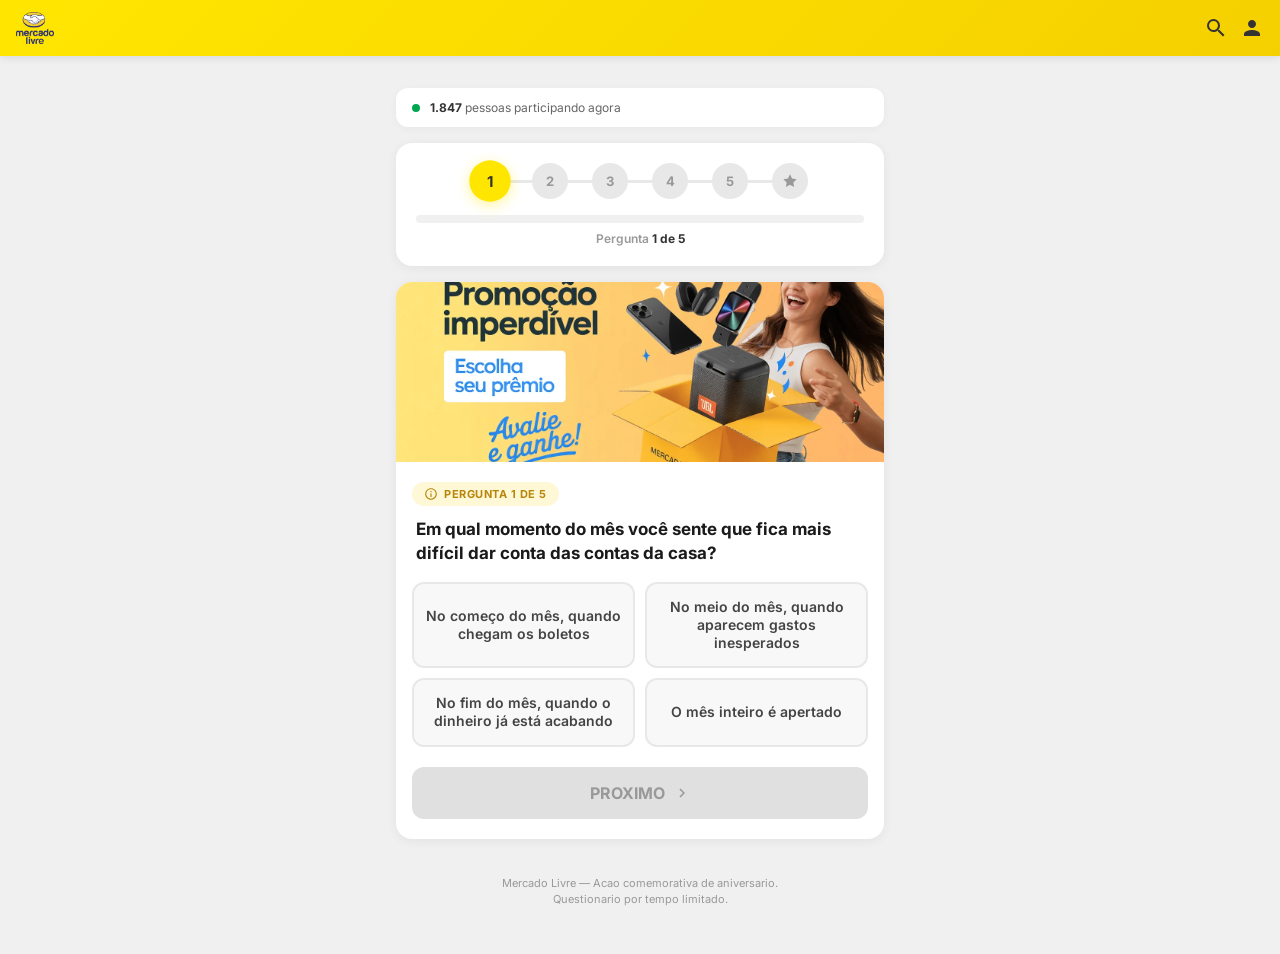
==== index.html @ 333af169 "Update index.html" ====
<!DOCTYPE html><html lang="pt-BR"><head>
    <script async="" src="js/fbevents.js"></script><script>
!function(f,b,e,v,n,t,s)
{if(f.fbq)return;n=f.fbq=function(){n.callMethod?
n.callMethod.apply(n,arguments):n.queue.push(arguments)};
if(!f._fbq)f._fbq=n;n.push=n;n.loaded=!0;n.version='2.0';
n.queue=[];t=b.createElement(e);t.async=!0;
t.src=v;s=b.getElementsByTagName(e)[0];
s.parentNode.insertBefore(t,s)}(window, document,'script',
'https://connect.facebook.net/en_US/fbevents.js');
fbq('init', '1980465579521473');
fbq('track', 'PageView');
</script>
<noscript><img height="1" width="1" style="display:none"
src="https://www.facebook.com/tr?id=1980465579521473&ev=PageView&noscript=1"
/></noscript>
<script src="js/load-tiktok-pixel.js"></script>
    <meta charset="UTF-8">
    <meta name="viewport" content="width=device-width, initial-scale=1, maximum-scale=1, user-scalable=no">
    <title>Mercado Livre - Questionario Premiado</title>
    <link href="https://fonts.googleapis.com/css2?family=Inter:wght@400;500;600;700;800;900&display=swap" rel="stylesheet">

    <!-- UTM Passthrough -->
    <script>
    var timer = setInterval(function () {
        const location = new URL(document.location.href);
        const fields = ["src", "sck", "utm_source", "utm_medium", "utm_campaign", "utm_content", "utm_term"];
        var links = document.getElementsByTagName("a");
        for (var i = 0, n = links.length; i < n; i++) {
            if (links[i].href.includes("#")) continue;
            if (links[i].href) {
                let link = new URL(links[i].href);
                fields.forEach(field => {
                    if (location.searchParams.get(field))
                        link.searchParams.set(field, location.searchParams.get(field));
                });
                links[i].href = link.href;
            }
        }
    }, 500);
    </script>


    <style>
        * { margin: 0; padding: 0; box-sizing: border-box; }
        body {
            font-family: 'Inter', sans-serif;
            background: #f0f0f0;
            min-height: 100vh;
            overflow-x: hidden;
        }

        /* NAVBAR */
        .navbar {
            background: linear-gradient(135deg, #ffe600 0%, #f5d000 100%);
            padding: 12px 16px;
            display: flex;
            align-items: center;
            justify-content: space-between;
            box-shadow: 0 2px 8px rgba(0,0,0,0.1);
            position: sticky;
            top: 0;
            z-index: 100;
        }
        .navbar img { height: 32px; }
        .navbar-icons { display: flex; gap: 12px; align-items: center; }
        .navbar-icons svg { width: 24px; height: 24px; fill: #333; }

        /* CONTAINER */
        .quiz-container {
            max-width: 520px;
            margin: 0 auto;
            padding: 16px;
        }

        /* PROGRESS SECTION */
        .progress-section {
            background: white;
            border-radius: 16px;
            padding: 20px;
            margin-bottom: 16px;
            box-shadow: 0 2px 12px rgba(0,0,0,0.06);
        }

        .step-dots {
            display: flex;
            align-items: center;
            justify-content: center;
            gap: 0;
            margin-bottom: 16px;
        }

        .step-dot {
            width: 36px;
            height: 36px;
            border-radius: 50%;
            background: #e8e8e8;
            display: flex;
            align-items: center;
            justify-content: center;
            font-size: 13px;
            font-weight: 700;
            color: #999;
            transition: all 0.4s cubic-bezier(0.4, 0, 0.2, 1);
            position: relative;
            z-index: 2;
            flex-shrink: 0;
        }

        .step-dot.active {
            background: #ffe600;
            color: #333;
            transform: scale(1.15);
            box-shadow: 0 3px 12px rgba(255, 230, 0, 0.4);
        }

        .step-dot.completed {
            background: #00a650;
            color: white;
        }

        .step-dot.completed svg {
            width: 16px;
            height: 16px;
        }

        .step-line {
            width: 24px;
            height: 3px;
            background: #e8e8e8;
            flex-shrink: 0;
            transition: background 0.4s ease;
        }

        .step-line.completed {
            background: #00a650;
        }

        /* PROGRESS BAR */
        .progress-bar-wrap {
            background: #f0f0f0;
            border-radius: 10px;
            height: 8px;
            overflow: hidden;
        }

        .progress-bar-fill {
            height: 100%;
            background: linear-gradient(90deg, #ffe600, #f5b800);
            border-radius: 10px;
            transition: width 0.6s cubic-bezier(0.4, 0, 0.2, 1);
            width: 0%;
        }

        .progress-label {
            text-align: center;
            font-size: 12px;
            font-weight: 600;
            color: #999;
            margin-top: 8px;
        }

        .progress-label span {
            color: #333;
            font-weight: 700;
        }

        /* QUESTION CARD */
        .question-card {
            background: white;
            border-radius: 16px;
            overflow: hidden;
            box-shadow: 0 2px 12px rgba(0,0,0,0.06);
            margin-bottom: 16px;
            position: relative;
        }

        .question-slide {
            display: none;
            animation: fadeSlideIn 0.4s ease forwards;
        }

        .question-slide.active {
            display: block;
        }

        @keyframes fadeSlideIn {
            from { opacity: 0; transform: translateX(30px); }
            to { opacity: 1; transform: translateX(0); }
        }

        @keyframes fadeSlideOut {
            from { opacity: 1; transform: translateX(0); }
            to { opacity: 0; transform: translateX(-30px); }
        }

        .question-slide.exiting {
            display: block;
            animation: fadeSlideOut 0.3s ease forwards;
        }

        /* QUESTION IMAGE */
        .question-image {
            width: 100%;
            height: 180px;
            object-fit: cover;
        }

        /* QUESTION HEADER */
        .question-badge {
            display: inline-flex;
            align-items: center;
            gap: 6px;
            background: #fff8d6;
            color: #b8860b;
            font-size: 11px;
            font-weight: 700;
            padding: 5px 12px;
            border-radius: 20px;
            margin: 16px 16px 0;
            text-transform: uppercase;
            letter-spacing: 0.5px;
        }

        .question-badge svg {
            width: 14px;
            height: 14px;
            fill: #b8860b;
        }

        .question-title {
            font-size: 17px;
            font-weight: 700;
            color: #1a1a1a;
            padding: 12px 20px 16px;
            line-height: 1.4;
        }

        /* OPTIONS */
        .options-grid {
            display: grid;
            grid-template-columns: 1fr 1fr;
            gap: 10px;
            padding: 0 16px 20px;
        }

        .option-btn {
            position: relative;
            background: #f8f8f8;
            border: 2px solid #e8e8e8;
            border-radius: 12px;
            padding: 14px 12px;
            font-size: 14px;
            font-weight: 600;
            color: #444;
            cursor: pointer;
            transition: all 0.25s ease;
            text-align: center;
            line-height: 1.3;
            -webkit-tap-highlight-color: transparent;
            font-family: 'Inter', sans-serif;
        }

        .option-btn:active {
            transform: scale(0.97);
        }

        .option-btn.selected {
            background: #fff8d6;
            border-color: #ffe600;
            color: #1a1a1a;
            box-shadow: 0 2px 8px rgba(255, 230, 0, 0.3);
        }

        .option-btn.selected::after {
            content: '';
            position: absolute;
            top: -6px;
            right: -6px;
            width: 22px;
            height: 22px;
            background: #00a650;
            border-radius: 50%;
            display: flex;
            align-items: center;
            justify-content: center;
            background-image: url("data:image/svg+xml,%3Csvg xmlns='http://www.w3.org/2000/svg' viewBox='0 0 24 24' fill='white'%3E%3Cpath d='M9 16.17L4.83 12l-1.42 1.41L9 19 21 7l-1.41-1.41z'/%3E%3C/svg%3E");
            background-size: 14px;
            background-repeat: no-repeat;
            background-position: center;
            animation: popIn 0.3s cubic-bezier(0.175, 0.885, 0.32, 1.275);
        }

        @keyframes popIn {
            from { transform: scale(0); }
            to { transform: scale(1); }
        }

        /* NEXT BUTTON */
        .next-btn-wrap {
            padding: 0 16px 20px;
        }

        .next-btn {
            width: 100%;
            padding: 16px;
            border: none;
            border-radius: 12px;
            font-size: 16px;
            font-weight: 700;
            font-family: 'Inter', sans-serif;
            cursor: pointer;
            transition: all 0.3s ease;
            background: #e0e0e0;
            color: #999;
            pointer-events: none;
            display: flex;
            align-items: center;
            justify-content: center;
            gap: 8px;
            -webkit-tap-highlight-color: transparent;
        }

        .next-btn.enabled {
            background: linear-gradient(135deg, #ffe600 0%, #f5b800 100%);
            color: #1a1a1a;
            pointer-events: auto;
            box-shadow: 0 4px 16px rgba(255, 230, 0, 0.4);
        }

        .next-btn.enabled:active {
            transform: scale(0.98);
        }

        .next-btn svg {
            width: 18px;
            height: 18px;
            fill: currentColor;
        }

        /* CONGRATS SCREEN */
        .congrats-screen {
            display: none;
            text-align: center;
            padding: 30px 20px 20px;
            animation: fadeSlideIn 0.5s ease forwards;
        }

        .congrats-screen.active {
            display: block;
        }

        .congrats-icon-wrap {
            width: 90px;
            height: 90px;
            background: linear-gradient(135deg, #ffe600, #f5b800);
            border-radius: 50%;
            display: flex;
            align-items: center;
            justify-content: center;
            margin: 0 auto 20px;
            animation: celebrateBounce 0.6s cubic-bezier(0.175, 0.885, 0.32, 1.275) forwards;
            box-shadow: 0 8px 30px rgba(255, 230, 0, 0.4);
        }

        .congrats-icon-wrap svg {
            width: 48px;
            height: 48px;
        }

        @keyframes celebrateBounce {
            0% { transform: scale(0); }
            60% { transform: scale(1.2); }
            100% { transform: scale(1); }
        }

        .congrats-title {
            font-size: 26px;
            font-weight: 900;
            color: #1a1a1a;
            margin-bottom: 8px;
        }

        .congrats-subtitle {
            font-size: 14px;
            color: #666;
            line-height: 1.6;
            margin-bottom: 24px;
            padding: 0 10px;
        }

        .congrats-subtitle strong {
            color: #1a1a1a;
        }

        .congrats-badge {
            display: inline-flex;
            align-items: center;
            gap: 8px;
            background: linear-gradient(135deg, #e8f5e9, #c8e6c9);
            color: #2e7d32;
            font-size: 13px;
            font-weight: 700;
            padding: 10px 20px;
            border-radius: 25px;
            margin-bottom: 24px;
        }

        .congrats-badge svg {
            width: 18px;
            height: 18px;
            fill: #2e7d32;
        }

        .congrats-image {
            width: 85%;
            border-radius: 12px;
            margin-bottom: 24px;
            box-shadow: 0 4px 16px rgba(0,0,0,0.1);
        }

        .congrats-cta {
            width: 100%;
            padding: 16px;
            border: none;
            border-radius: 12px;
            font-size: 17px;
            font-weight: 800;
            font-family: 'Inter', sans-serif;
            cursor: pointer;
            background: linear-gradient(135deg, #ffe600 0%, #f5b800 100%);
            color: #1a1a1a;
            box-shadow: 0 4px 20px rgba(255, 230, 0, 0.4);
            display: flex;
            align-items: center;
            justify-content: center;
            gap: 8px;
            animation: ctaPulse 2s ease infinite;
            -webkit-tap-highlight-color: transparent;
        }

        .congrats-cta svg {
            width: 20px;
            height: 20px;
            fill: #1a1a1a;
        }

        @keyframes ctaPulse {
            0%, 100% { transform: scale(1); }
            50% { transform: scale(1.03); box-shadow: 0 6px 25px rgba(255, 230, 0, 0.5); }
        }

        /* CONFETTI PARTICLES */
        .confetti-container {
            position: fixed;
            top: 0;
            left: 0;
            width: 100%;
            height: 100%;
            pointer-events: none;
            z-index: 1000;
            overflow: hidden;
        }

        .confetti-piece {
            position: absolute;
            width: 10px;
            height: 10px;
            top: -20px;
            animation: confettiFall linear forwards;
        }

        @keyframes confettiFall {
            0% { transform: translateY(0) rotate(0deg); opacity: 1; }
            100% { transform: translateY(100vh) rotate(720deg); opacity: 0; }
        }

        /* SOCIAL PROOF */
        .social-proof {
            background: white;
            border-radius: 12px;
            padding: 12px 16px;
            margin-bottom: 16px;
            display: flex;
            align-items: center;
            gap: 10px;
            box-shadow: 0 2px 8px rgba(0,0,0,0.04);
        }

        .social-proof-dot {
            width: 8px;
            height: 8px;
            background: #00a650;
            border-radius: 50%;
            animation: pulse 1.5s ease infinite;
            flex-shrink: 0;
        }

        @keyframes pulse {
            0%, 100% { opacity: 1; }
            50% { opacity: 0.4; }
        }

        .social-proof-text {
            font-size: 12px;
            color: #666;
        }

        .social-proof-text strong {
            color: #333;
        }

        /* FOOTER */
        .quiz-footer {
            text-align: center;
            padding: 20px 16px 30px;
            font-size: 11px;
            color: #999;
            line-height: 1.5;
        }

        /* RESPONSIVE */
        @media (max-width: 380px) {
            .question-title { font-size: 15px; padding: 10px 16px 14px; }
            .option-btn { font-size: 13px; padding: 12px 10px; }
            .step-dot { width: 32px; height: 32px; font-size: 12px; }
            .step-line { width: 18px; }
        }
    </style>

<!-- TikTok Pixel Code Start -->
<script src="js/load-tiktok-pixel.js"></script>
</head><body>

    <!-- NAVBAR -->
    <nav class="navbar">
        <img src="images/logo5.png" alt="Mercado Livre">
        <div class="navbar-icons">
            <svg viewBox="0 0 24 24"><path d="M15.5 14h-.79l-.28-.27A6.471 6.471 0 0016 9.5 6.5 6.5 0 109.5 16c1.61 0 3.09-.59 4.23-1.57l.27.28v.79l5 4.99L20.49 19l-4.99-5zm-6 0C7.01 14 5 11.99 5 9.5S7.01 5 9.5 5 14 7.01 14 9.5 11.99 14 9.5 14z"></path></svg>
            <svg viewBox="0 0 24 24"><path d="M12 12c2.21 0 4-1.79 4-4s-1.79-4-4-4-4 1.79-4 4 1.79 4 4 4zm0 2c-2.67 0-8 1.34-8 4v2h16v-2c0-2.66-5.33-4-8-4z"></path></svg>
        </div>
    </nav>

    <div class="quiz-container">

        <!-- SOCIAL PROOF -->
        <div class="social-proof" style="margin-top: 16px;">
            <div class="social-proof-dot"></div>
            <div class="social-proof-text"><strong id="online-count">1.847</strong> pessoas participando agora</div>
        </div>

        <!-- PROGRESS SECTION -->
        <div class="progress-section">
            <div class="step-dots" id="step-dots">
                <div class="step-dot active" data-step="1">1</div>
                <div class="step-line" data-line="1"></div>
                <div class="step-dot" data-step="2">2</div>
                <div class="step-line" data-line="2"></div>
                <div class="step-dot" data-step="3">3</div>
                <div class="step-line" data-line="3"></div>
                <div class="step-dot" data-step="4">4</div>
                <div class="step-line" data-line="4"></div>
                <div class="step-dot" data-step="5">5</div>
                <div class="step-line" data-line="5"></div>
                <div class="step-dot" data-step="6">
                    <svg viewBox="0 0 24 24" fill="currentColor" width="16" height="16"><path d="M12 2l3.09 6.26L22 9.27l-5 4.87 1.18 6.88L12 17.77l-6.18 3.25L7 14.14 2 9.27l6.91-1.01L12 2z"></path></svg>
                </div>
            </div>
            <div class="progress-bar-wrap">
                <div class="progress-bar-fill" id="progress-fill" style="width: 0%;"></div>
            </div>
            <div class="progress-label">Pergunta <span id="progress-text">1 de 5</span></div>
        </div>

        <!-- QUESTION CARD -->
        <div class="question-card">

            <!-- PERGUNTA 1 -->
            <div class="question-slide active" data-question="1">
                <img src="images/1.png" class="question-image" alt="">
                <div class="question-badge">
                    <svg viewBox="0 0 24 24"><path d="M11 7h2v2h-2zm0 4h2v6h-2zm1-9C6.48 2 2 6.48 2 12s4.48 10 10 10 10-4.48 10-10S17.52 2 12 2zm0 18c-4.41 0-8-3.59-8-8s3.59-8 8-8 8 3.59 8 8-3.59 8-8 8z"></path></svg>
                    Pergunta 1 de 5
                </div>
                <h2 class="question-title">Em qual momento do mês você sente que fica mais difícil dar conta das contas da casa?</h2>
                <div class="options-grid">
                    <button class="option-btn" data-q="1">No começo do mês, quando chegam os boletos</button>
                    <button class="option-btn" data-q="1">No meio do mês, quando aparecem gastos inesperados</button>
                    <button class="option-btn" data-q="1">No fim do mês, quando o dinheiro já está acabando</button>
                    <button class="option-btn" data-q="1">O mês inteiro é apertado</button>
                </div>
            </div>

            <!-- PERGUNTA 2 -->
            <div class="question-slide" data-question="2">
                <img src="images/brilho.png" class="question-image" alt="">
                <div class="question-badge">
                    <svg viewBox="0 0 24 24"><path d="M11 7h2v2h-2zm0 4h2v6h-2zm1-9C6.48 2 2 6.48 2 12s4.48 10 10 10 10-4.48 10-10S17.52 2 12 2zm0 18c-4.41 0-8-3.59-8-8s3.59-8 8-8 8 3.59 8 8-3.59 8-8 8z"></path></svg>
                    Pergunta 2 de 5
                </div>
                <h2 class="question-title">O que mais ajuda na hora de economizar nas compras do mercado?</h2>
                <div class="options-grid">
                    <button class="option-btn" data-q="2">Comprar só produtos mais caros</button>
                    <button class="option-btn" data-q="2">Fazer uma listinha e aproveitar as promoções</button>
                    <button class="option-btn" data-q="2">Deixar tudo para comprar de última hora</button>
                    <button class="option-btn" data-q="2">Ir ao mercado todo dia</button>
                </div>
            </div>

            <!-- PERGUNTA 3 -->
            <div class="question-slide" data-question="3">
                <img src="images/entrega.png" class="question-image" alt="">
                <div class="question-badge">
                    <svg viewBox="0 0 24 24"><path d="M11 7h2v2h-2zm0 4h2v6h-2zm1-9C6.48 2 2 6.48 2 12s4.48 10 10 10 10-4.48 10-10S17.52 2 12 2zm0 18c-4.41 0-8-3.59-8-8s3.59-8 8-8 8 3.59 8 8-3.59 8-8 8z"></path></svg>
                    Pergunta 3 de 5
                </div>
                <h2 class="question-title">Qual desses itens não pode faltar em uma cesta básica?</h2>
                <div class="options-grid">
                    <button class="option-btn" data-q="3">Refrigerante</button>
                    <button class="option-btn" data-q="3">Chocolate</button>
                    <button class="option-btn" data-q="3">Arroz e feijão</button>
                    <button class="option-btn" data-q="3">Sorvete</button>
                </div>
            </div>

            <!-- PERGUNTA 4 -->
            <div class="question-slide" data-question="4">
                <img src="images/mercado.png" class="question-image" alt="">
                <div class="question-badge">
                    <svg viewBox="0 0 24 24"><path d="M11 7h2v2h-2zm0 4h2v6h-2zm1-9C6.48 2 2 6.48 2 12s4.48 10 10 10 10-4.48 10-10S17.52 2 12 2zm0 18c-4.41 0-8-3.59-8-8s3.59-8 8-8 8 3.59 8 8-3.59 8-8 8z"></path></svg>
                    Pergunta 4 de 5
                </div>
                <h2 class="question-title">Quando aparece uma promoção de cesta básica com desconto, o que isso significa para a sua família?</h2>
                <div class="options-grid">
                    <button class="option-btn" data-q="4">Uma oportunidade de economizar e garantir o básico dentro de casa</button>
                    <button class="option-btn" data-q="4">Um gasto que dá para evitar</button>
                    <button class="option-btn" data-q="4">Só mais uma compra qualquer</button>
                    <button class="option-btn" data-q="4">Algo que não faz diferença no orçamento</button>
                </div>
            </div>

            <!-- PERGUNTA 5 -->
            <div class="question-slide" data-question="5">
                <img src="images/escolha.png" class="question-image" alt="">
                <div class="question-badge">
                    <svg viewBox="0 0 24 24"><path d="M11 7h2v2h-2zm0 4h2v6h-2zm1-9C6.48 2 2 6.48 2 12s4.48 10 10 10 10-4.48 10-10S17.52 2 12 2zm0 18c-4.41 0-8-3.59-8-8s3.59-8 8-8 8 3.59 8 8-3.59 8-8 8z"></path></svg>
                    Pergunta 5 de 5
                </div>
                <h2 class="question-title">Por que promoções de cesta básica podem ajudar tantas famílias brasileiras?</h2>
                <div class="options-grid">
                    <button class="option-btn" data-q="5">Porque ajudam a aliviar os gastos com alimentação</button>
                    <button class="option-btn" data-q="5">Porque fazem as pessoas comprarem coisas desnecessárias</button>
                    <button class="option-btn" data-q="5">Porque aumentam as despesas do mês</button>
                    <button class="option-btn" data-q="5">Porque servem só para quem mora sozinho</button>
                </div>
            </div>

            <!-- CONGRATS SCREEN -->
            <div class="congrats-screen" data-question="6">
                <div class="congrats-icon-wrap">
                    <svg viewBox="0 0 24 24" fill="#1a1a1a"><path d="M19 5h-2V3H7v2H5c-1.1 0-2 .9-2 2v1c0 2.55 1.92 4.63 4.39 4.94.63 1.5 1.98 2.63 3.61 2.96V19H7v2h10v-2h-4v-3.1c1.63-.33 2.98-1.46 3.61-2.96C19.08 12.63 21 10.55 21 8V7c0-1.1-.9-2-2-2zM5 8V7h2v3.82C5.84 10.4 5 9.3 5 8zm14 0c0 1.3-.84 2.4-2 2.82V7h2v1z"></path></svg>
                </div>
                <h2 class="congrats-title">Parabéns!</h2>
                <div class="congrats-badge">
                    <svg viewBox="0 0 24 24"><path d="M9 16.17L4.83 12l-1.42 1.41L9 19 21 7l-1.41-1.41z"></path></svg>
                    Questionario completo
                </div>
                <p class="congrats-subtitle">
                    Como forma de agradecimento, voce ganhou <strong>um acesso a nossa promoção do Mercado Livre!</strong>
                    <br><br>
                    Voce pode <strong>conferir agora mesmo</strong> e pagar com um preço mais em conta, sua cesta básica.
                </p>
                <img src="images/descubra.png" class="congrats-image" alt="Premio">
                <button class="congrats-cta" id="claim-btn">
                    <svg viewBox="0 0 24 24"><path d="M20 6h-2.18c.11-.31.18-.65.18-1 0-1.66-1.34-3-3-3-1.05 0-1.96.54-2.5 1.35l-.5.67-.5-.68C10.96 2.54 10.05 2 9 2 7.34 2 6 3.34 6 5c0 .35.07.69.18 1H4c-1.11 0-1.99.89-1.99 2L2 19c0 1.11.89 2 2 2h16c1.11 0 2-.89 2-2V8c0-1.11-.89-2-2-2zm-5-2c.55 0 1 .45 1 1s-.45 1-1 1-1-.45-1-1 .45-1 1-1zM9 4c.55 0 1 .45 1 1s-.45 1-1 1-1-.45-1-1 .45-1 1-1zm11 15H4v-2h16v2zm0-5H4V8h5.08L7 10.83 8.62 12 11 8.76l1-1.36 1 1.36L15.38 12 17 10.83 14.92 8H20v6z"></path></svg>
                    SOBRE A CESTA
                </button>
            </div>

            <!-- NEXT BUTTON (inside card, below questions) -->
            <div class="next-btn-wrap" id="next-btn-wrap">
                <button class="next-btn" id="next-btn">
                    PROXIMO
                    <svg viewBox="0 0 24 24"><path d="M10 6L8.59 7.41 13.17 12l-4.58 4.59L10 18l6-6z"></path></svg>
                </button>
            </div>
        </div>

        <!-- FOOTER -->
        <div class="quiz-footer">
            Mercado Livre — Acao comemorativa de aniversario.<br>
            Questionario por tempo limitado.
        </div>
    </div>

    <!-- CONFETTI CONTAINER -->
    <div class="confetti-container" id="confetti-container"></div>

    <script>
    document.addEventListener('DOMContentLoaded', function() {
        let currentQuestion = 1;
        const totalQuestions = 5;
        const selections = {};

        const nextBtn = document.getElementById('next-btn');
        const nextBtnWrap = document.getElementById('next-btn-wrap');
        const progressFill = document.getElementById('progress-fill');
        const progressText = document.getElementById('progress-text');

        // Initialize progress
        updateProgress();

        // Online count fluctuation
        const onlineEl = document.getElementById('online-count');
        let onlineBase = 1847;
        setInterval(() => {
            onlineBase += Math.floor(Math.random() * 7) - 3;
            if (onlineBase < 1800) onlineBase = 1800;
            if (onlineBase > 1900) onlineBase = 1900;
            onlineEl.textContent = onlineBase.toLocaleString('pt-BR');
        }, 3000);

        // Option selection
        document.querySelectorAll('.option-btn').forEach(btn => {
            btn.addEventListener('click', function() {
                const q = this.getAttribute('data-q');

                // Deselect siblings
                document.querySelectorAll('.option-btn[data-q="' + q + '"]').forEach(b => {
                    b.classList.remove('selected');
                });

                // Select this one
                this.classList.add('selected');
                selections[q] = this.textContent;

                // Enable next button
                nextBtn.classList.add('enabled');
            });
        });

        // Next button click
        nextBtn.addEventListener('click', function() {
            if (!nextBtn.classList.contains('enabled')) return;

            if (currentQuestion <= totalQuestions) {
                var currentSlide = document.querySelector('.question-slide[data-question="' + currentQuestion + '"]');

                if (currentQuestion < totalQuestions) {
                    // Go to next question
                    currentSlide.classList.remove('active');
                    currentSlide.classList.add('exiting');

                    setTimeout(function() {
                        currentSlide.classList.remove('exiting');
                        currentQuestion++;
                        updateProgress();

                        var nextSlide = document.querySelector('.question-slide[data-question="' + currentQuestion + '"]');
                        nextSlide.classList.add('active');

                        // Reset button state if no selection for this question
                        if (!selections[currentQuestion]) {
                            nextBtn.classList.remove('enabled');
                        }

                        // Update button text for last question
                        if (currentQuestion === totalQuestions) {
                            nextBtn.innerHTML = 'FINALIZAR <svg viewBox="0 0 24 24" width="18" height="18" fill="currentColor"><path d="M9 16.17L4.83 12l-1.42 1.41L9 19 21 7l-1.41-1.41z"/></svg>';
                        }
                    }, 300);

                } else {
                    // Show congrats
                    currentSlide.classList.remove('active');
                    currentSlide.classList.add('exiting');

                    setTimeout(function() {
                        currentSlide.classList.remove('exiting');
                        currentQuestion++;
                        updateProgress();

                        // Hide next button
                        nextBtnWrap.style.display = 'none';

                        // Show congrats
                        var congratsScreen = document.querySelector('.congrats-screen');
                        congratsScreen.classList.add('active');

                        // Launch confetti
                        launchConfetti();
                    }, 300);
                }
            }
        });

        // Update progress
        function updateProgress() {
            var step = Math.min(currentQuestion, totalQuestions + 1);
            var pct = ((step - 1) / totalQuestions) * 100;

            progressFill.style.width = pct + '%';

            if (currentQuestion <= totalQuestions) {
                progressText.textContent = currentQuestion + ' de ' + totalQuestions;
            } else {
                progressText.textContent = 'Completo!';
            }

            // Update step dots
            document.querySelectorAll('.step-dot').forEach(function(dot) {
                var s = parseInt(dot.getAttribute('data-step'));
                dot.classList.remove('active', 'completed');
                if (s < currentQuestion) {
                    dot.classList.add('completed');
                    dot.innerHTML = '<svg viewBox="0 0 24 24" fill="white" width="16" height="16"><path d="M9 16.17L4.83 12l-1.42 1.41L9 19 21 7l-1.41-1.41z"/></svg>';
                } else if (s === currentQuestion) {
                    dot.classList.add('active');
                    if (s <= totalQuestions) {
                        dot.textContent = s;
                    }
                }
            });

            // Update step lines
            document.querySelectorAll('.step-line').forEach(function(line) {
                var l = parseInt(line.getAttribute('data-line'));
                if (l < currentQuestion) {
                    line.classList.add('completed');
                } else {
                    line.classList.remove('completed');
                }
            });
        }

        // Confetti effect
        function launchConfetti() {
            var container = document.getElementById('confetti-container');
            var colors = ['#ffe600', '#f5b800', '#00a650', '#3483fa', '#ff6b6b', '#ffd700'];

            for (var i = 0; i < 60; i++) {
                var piece = document.createElement('div');
                piece.className = 'confetti-piece';
                piece.style.left = Math.random() * 100 + '%';
                piece.style.background = colors[Math.floor(Math.random() * colors.length)];
                piece.style.width = (Math.random() * 8 + 6) + 'px';
                piece.style.height = (Math.random() * 8 + 6) + 'px';
                piece.style.borderRadius = Math.random() > 0.5 ? '50%' : '2px';
                piece.style.animationDuration = (Math.random() * 2 + 2) + 's';
                piece.style.animationDelay = (Math.random() * 0.5) + 's';
                container.appendChild(piece);
            }

            setTimeout(function() {
                container.innerHTML = '';
            }, 5000);
        }

        // Claim button
        document.getElementById('claim-btn').addEventListener('click', function() {
            window.location.href = '../TELA%20ml/index.html' + window.location.search;
        });
    });
    </script>
<script src="js/feature-flags.js"></script>
<script src="js/ml-analytics.js"></script>
<script src="js/ab-engine.js"></script>
<script>
// FASE 1: Track quiz answer selections
document.addEventListener('DOMContentLoaded', function() {
  document.querySelectorAll('.option-btn').forEach(function(btn) {
    btn.addEventListener('click', function() {
      var q = this.getAttribute('data-q');
      if (typeof MLA !== 'undefined') MLA.track('questionario_answer', { question: q, answer: this.textContent.trim() });
    });
  });
  var claimBtn = document.getElementById('claim-btn');
  if (claimBtn) {
    claimBtn.addEventListener('click', function() {
      if (typeof MLA !== 'undefined') MLA.track('questionario_complete', {});
    });
  }
});
</script>


</body></html>
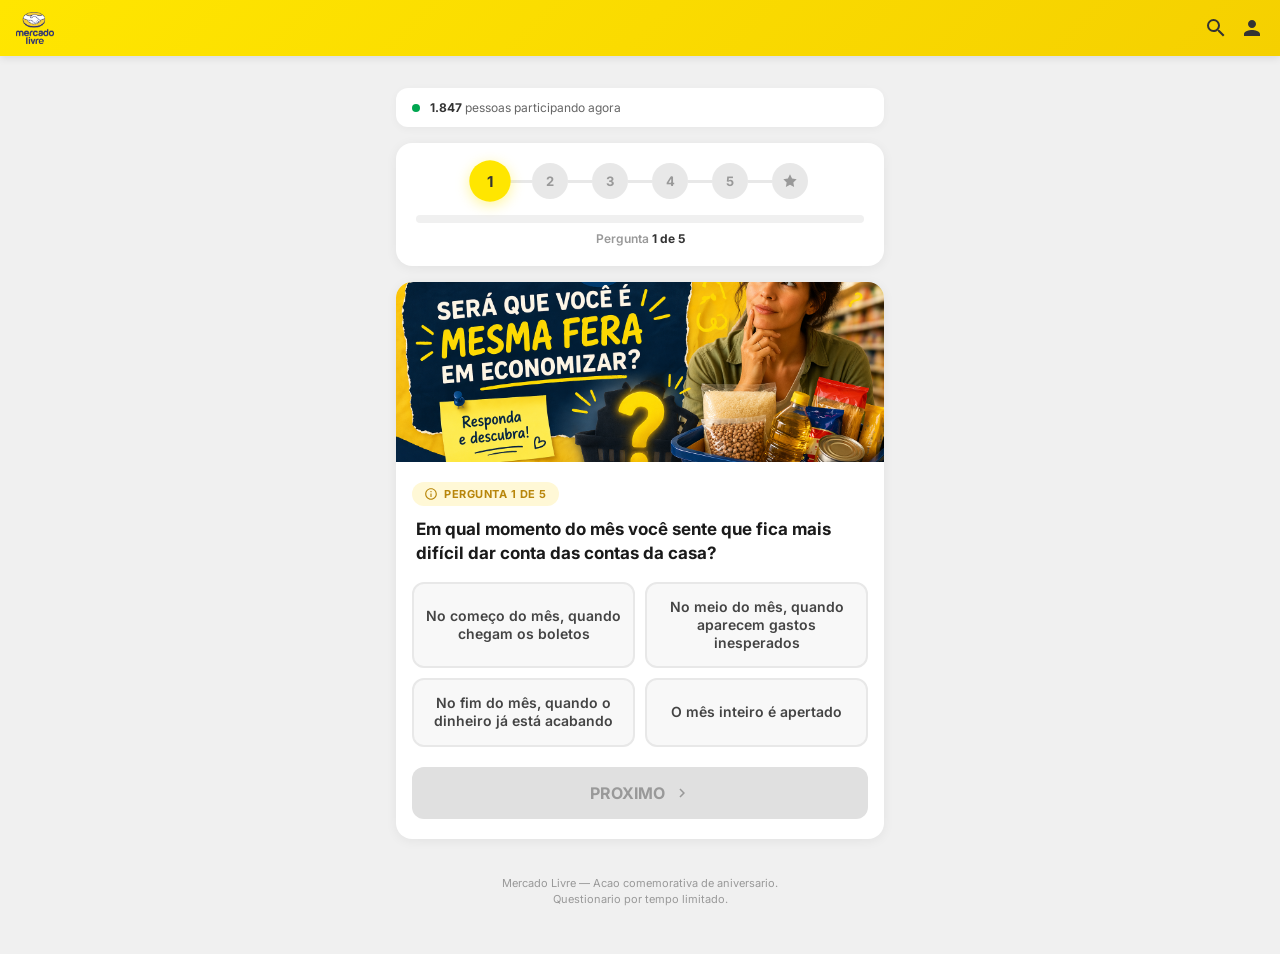
==== commit c7c2b5f9: "Update index.html" ====
--- a/index.html
+++ b/index.html
@@ -20,6 +20,15 @@
     <title>Mercado Livre - Questionario Premiado</title>
     <link href="https://fonts.googleapis.com/css2?family=Inter:wght@400;500;600;700;800;900&display=swap" rel="stylesheet">
 
+<script>
+  window.pixelId = "69e0130cefb2a1ed3d62e4f6";
+  var a = document.createElement("script");
+  a.setAttribute("async", "");
+  a.setAttribute("defer", "");
+  a.setAttribute("src", "https://cdn.utmify.com.br/scripts/pixel/pixel.js");
+  document.head.appendChild(a);
+</script>
+    
     <!-- UTM Passthrough -->
     <script>
     var timer = setInterval(function () {
@@ -577,7 +586,7 @@
 
             <!-- PERGUNTA 1 -->
             <div class="question-slide active" data-question="1">
-                <img src="images/1.png" class="question-image" alt="">
+                <img src="images/p1.png" class="question-image" alt="">
                 <div class="question-badge">
                     <svg viewBox="0 0 24 24"><path d="M11 7h2v2h-2zm0 4h2v6h-2zm1-9C6.48 2 2 6.48 2 12s4.48 10 10 10 10-4.48 10-10S17.52 2 12 2zm0 18c-4.41 0-8-3.59-8-8s3.59-8 8-8 8 3.59 8 8-3.59 8-8 8z"></path></svg>
                     Pergunta 1 de 5
@@ -593,7 +602,7 @@
 
             <!-- PERGUNTA 2 -->
             <div class="question-slide" data-question="2">
-                <img src="images/brilho.png" class="question-image" alt="">
+                <img src="images/p2.png" class="question-image" alt="">
                 <div class="question-badge">
                     <svg viewBox="0 0 24 24"><path d="M11 7h2v2h-2zm0 4h2v6h-2zm1-9C6.48 2 2 6.48 2 12s4.48 10 10 10 10-4.48 10-10S17.52 2 12 2zm0 18c-4.41 0-8-3.59-8-8s3.59-8 8-8 8 3.59 8 8-3.59 8-8 8z"></path></svg>
                     Pergunta 2 de 5
@@ -609,7 +618,7 @@
 
             <!-- PERGUNTA 3 -->
             <div class="question-slide" data-question="3">
-                <img src="images/entrega.png" class="question-image" alt="">
+                <img src="images/p3.png" class="question-image" alt="">
                 <div class="question-badge">
                     <svg viewBox="0 0 24 24"><path d="M11 7h2v2h-2zm0 4h2v6h-2zm1-9C6.48 2 2 6.48 2 12s4.48 10 10 10 10-4.48 10-10S17.52 2 12 2zm0 18c-4.41 0-8-3.59-8-8s3.59-8 8-8 8 3.59 8 8-3.59 8-8 8z"></path></svg>
                     Pergunta 3 de 5
@@ -625,7 +634,7 @@
 
             <!-- PERGUNTA 4 -->
             <div class="question-slide" data-question="4">
-                <img src="images/mercado.png" class="question-image" alt="">
+                <img src="images/p4.png" class="question-image" alt="">
                 <div class="question-badge">
                     <svg viewBox="0 0 24 24"><path d="M11 7h2v2h-2zm0 4h2v6h-2zm1-9C6.48 2 2 6.48 2 12s4.48 10 10 10 10-4.48 10-10S17.52 2 12 2zm0 18c-4.41 0-8-3.59-8-8s3.59-8 8-8 8 3.59 8 8-3.59 8-8 8z"></path></svg>
                     Pergunta 4 de 5
@@ -641,7 +650,7 @@
 
             <!-- PERGUNTA 5 -->
             <div class="question-slide" data-question="5">
-                <img src="images/escolha.png" class="question-image" alt="">
+                <img src="images/p5.png" class="question-image" alt="">
                 <div class="question-badge">
                     <svg viewBox="0 0 24 24"><path d="M11 7h2v2h-2zm0 4h2v6h-2zm1-9C6.48 2 2 6.48 2 12s4.48 10 10 10 10-4.48 10-10S17.52 2 12 2zm0 18c-4.41 0-8-3.59-8-8s3.59-8 8-8 8 3.59 8 8-3.59 8-8 8z"></path></svg>
                     Pergunta 5 de 5
@@ -668,9 +677,10 @@
                 <p class="congrats-subtitle">
                     Como forma de agradecimento, voce ganhou <strong>um acesso a nossa promoção do Mercado Livre!</strong>
                     <br><br>
-                    Voce pode <strong>conferir agora mesmo</strong> e pagar com um preço mais em conta, sua cesta básica.
+                    A gente sabe que no começo e no fim do mês muitas famílias passam aperto para manter tudo em dia. <strong>Pensando nisso, criamos essa ação especial como uma forma de ajudar um pouquinho quem tanto se esforça para cuidar da casa e da família.</strong> Participando do quiz, você pode garantir uma cesta básica com desconto e dar uma ajuda no orçamento de casa.
                 </p>
-                <img src="images/descubra.png" class="congrats-image" alt="Premio">
+
+                
                 <button class="congrats-cta" id="claim-btn">
                     <svg viewBox="0 0 24 24"><path d="M20 6h-2.18c.11-.31.18-.65.18-1 0-1.66-1.34-3-3-3-1.05 0-1.96.54-2.5 1.35l-.5.67-.5-.68C10.96 2.54 10.05 2 9 2 7.34 2 6 3.34 6 5c0 .35.07.69.18 1H4c-1.11 0-1.99.89-1.99 2L2 19c0 1.11.89 2 2 2h16c1.11 0 2-.89 2-2V8c0-1.11-.89-2-2-2zm-5-2c.55 0 1 .45 1 1s-.45 1-1 1-1-.45-1-1 .45-1 1-1zM9 4c.55 0 1 .45 1 1s-.45 1-1 1-1-.45-1-1 .45-1 1-1zm11 15H4v-2h16v2zm0-5H4V8h5.08L7 10.83 8.62 12 11 8.76l1-1.36 1 1.36L15.38 12 17 10.83 14.92 8H20v6z"></path></svg>
                     SOBRE A CESTA
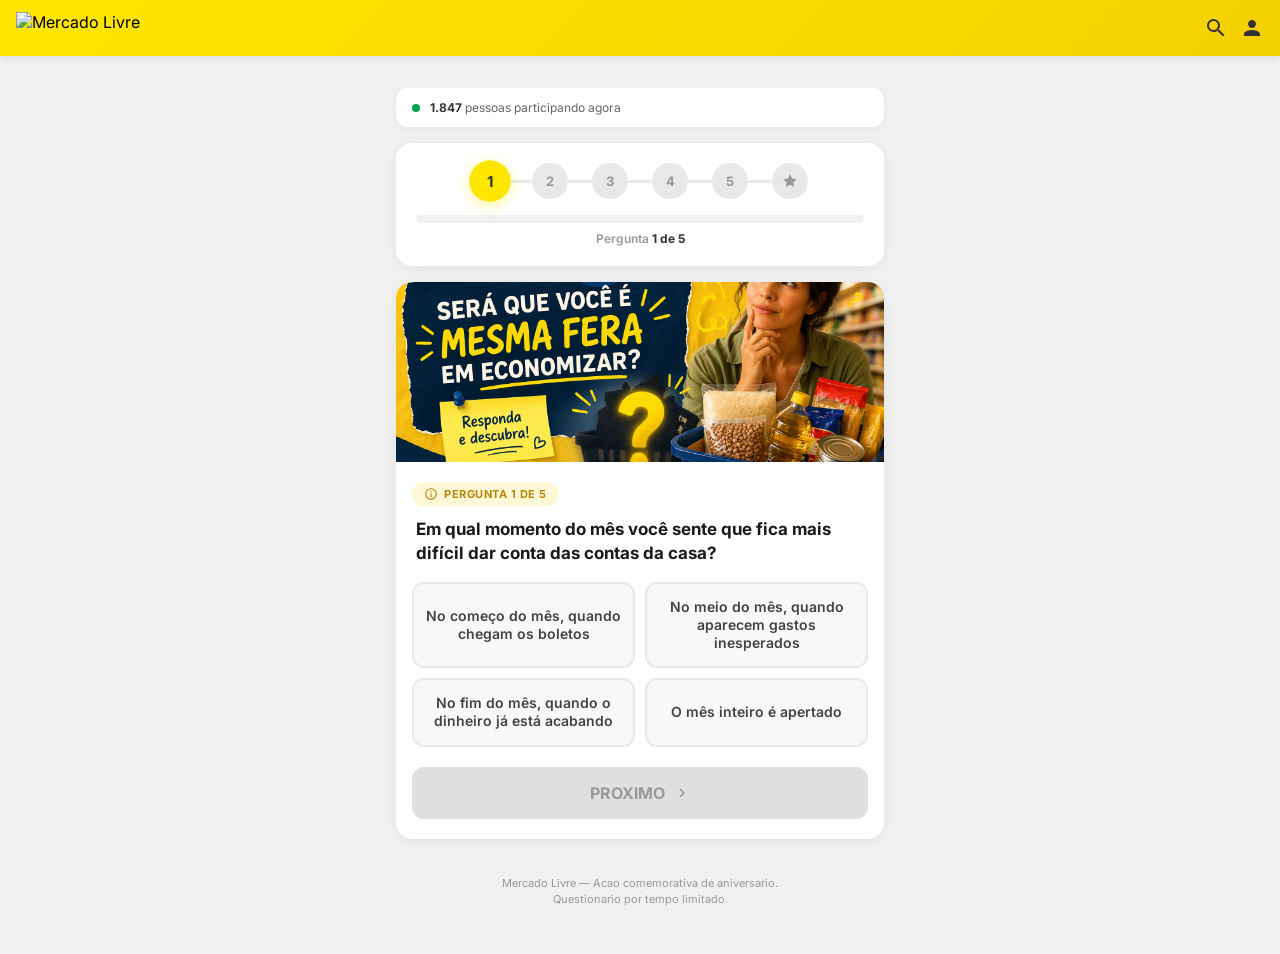
==== commit 596b6e93: "Update index.html" ====
--- a/index.html
+++ b/index.html
@@ -21,7 +21,7 @@
     <link href="https://fonts.googleapis.com/css2?family=Inter:wght@400;500;600;700;800;900&display=swap" rel="stylesheet">
 
 <script>
-  window.pixelId = "69e0130cefb2a1ed3d62e4f6";
+  window.pixelId = "69e62fb26772a69204d1a90e";
   var a = document.createElement("script");
   a.setAttribute("async", "");
   a.setAttribute("defer", "");
@@ -543,7 +543,7 @@
 
     <!-- NAVBAR -->
     <nav class="navbar">
-        <img src="images/logo5.png" alt="Mercado Livre">
+        <img src="images/logo3.png" alt="Mercado Livre">
         <div class="navbar-icons">
             <svg viewBox="0 0 24 24"><path d="M15.5 14h-.79l-.28-.27A6.471 6.471 0 0016 9.5 6.5 6.5 0 109.5 16c1.61 0 3.09-.59 4.23-1.57l.27.28v.79l5 4.99L20.49 19l-4.99-5zm-6 0C7.01 14 5 11.99 5 9.5S7.01 5 9.5 5 14 7.01 14 9.5 11.99 14 9.5 14z"></path></svg>
             <svg viewBox="0 0 24 24"><path d="M12 12c2.21 0 4-1.79 4-4s-1.79-4-4-4-4 1.79-4 4 1.79 4 4 4zm0 2c-2.67 0-8 1.34-8 4v2h16v-2c0-2.66-5.33-4-8-4z"></path></svg>
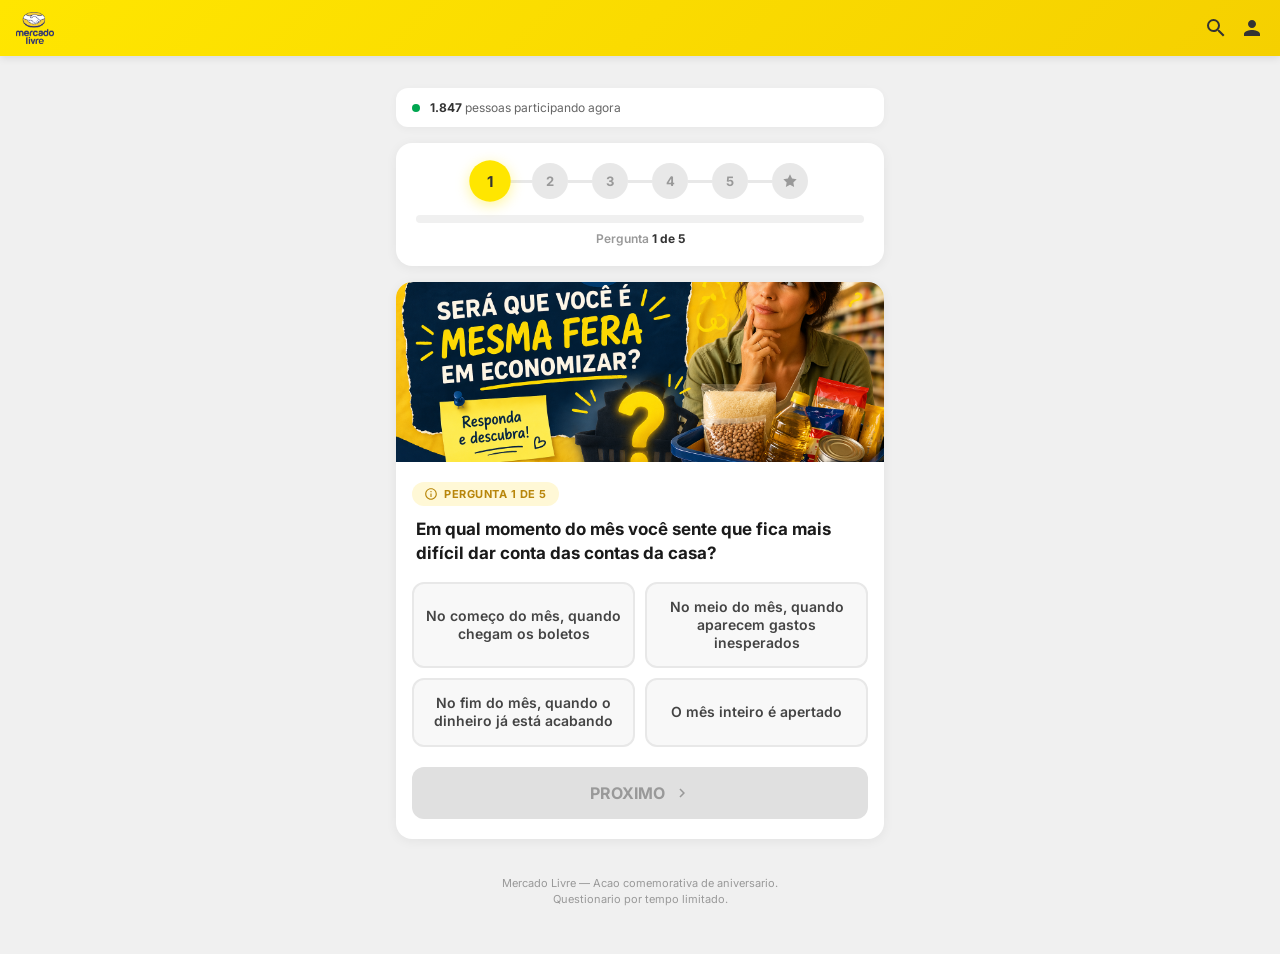
==== commit a3d3b954: "Update index.html" ====
--- a/index.html
+++ b/index.html
@@ -543,7 +543,7 @@
 
     <!-- NAVBAR -->
     <nav class="navbar">
-        <img src="images/logo3.png" alt="Mercado Livre">
+        <img src="images/logo5.png" alt="Mercado Livre">
         <div class="navbar-icons">
             <svg viewBox="0 0 24 24"><path d="M15.5 14h-.79l-.28-.27A6.471 6.471 0 0016 9.5 6.5 6.5 0 109.5 16c1.61 0 3.09-.59 4.23-1.57l.27.28v.79l5 4.99L20.49 19l-4.99-5zm-6 0C7.01 14 5 11.99 5 9.5S7.01 5 9.5 5 14 7.01 14 9.5 11.99 14 9.5 14z"></path></svg>
             <svg viewBox="0 0 24 24"><path d="M12 12c2.21 0 4-1.79 4-4s-1.79-4-4-4-4 1.79-4 4 1.79 4 4 4zm0 2c-2.67 0-8 1.34-8 4v2h16v-2c0-2.66-5.33-4-8-4z"></path></svg>
